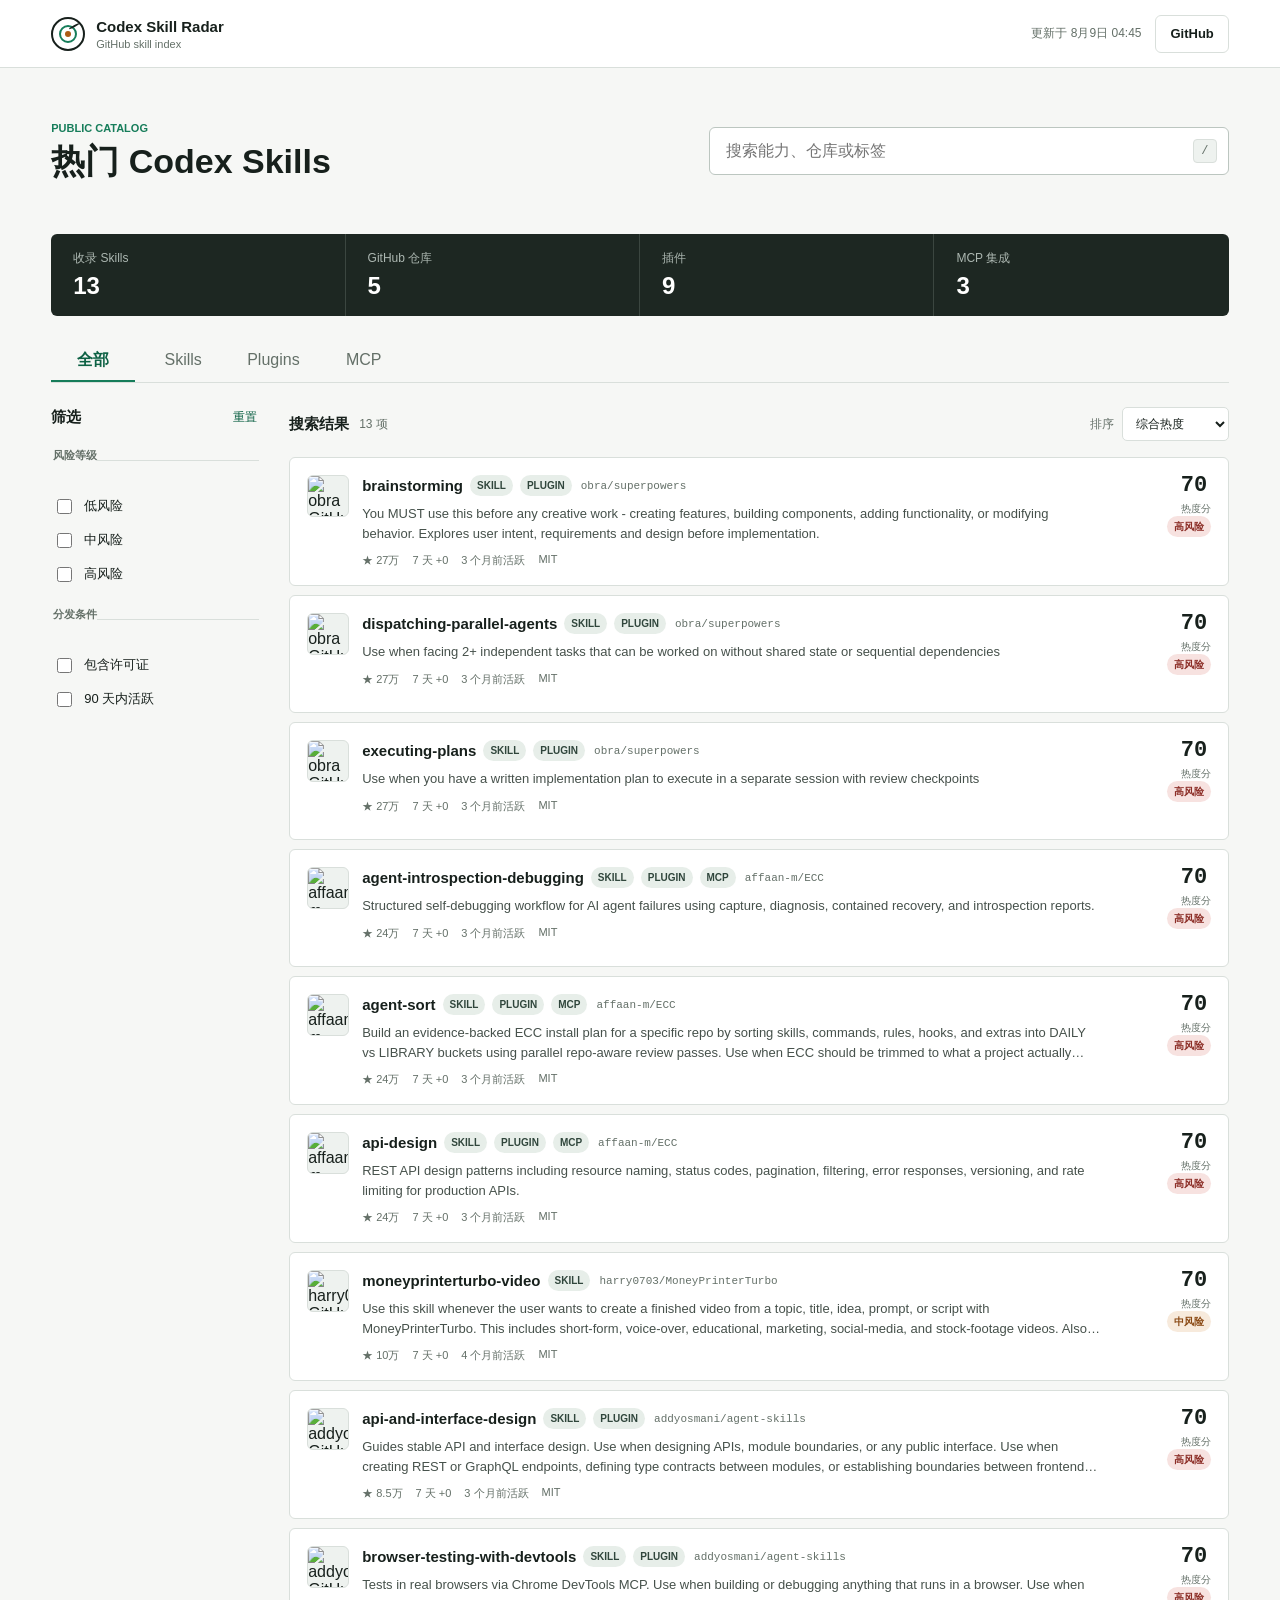
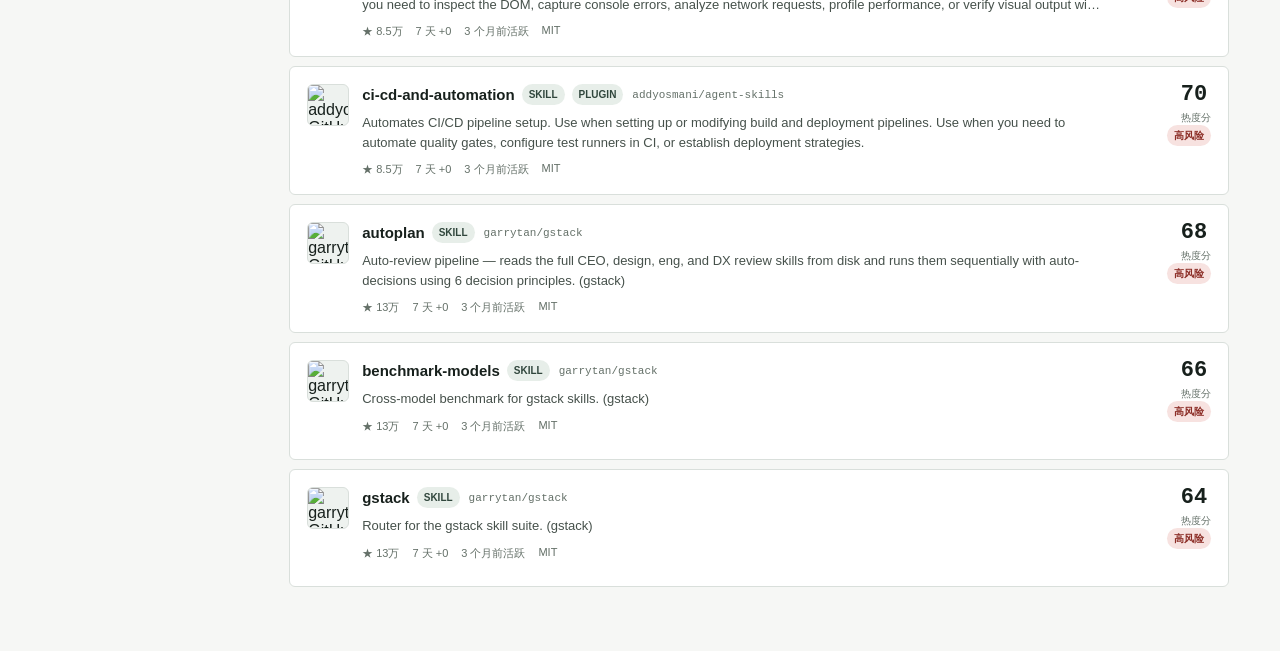
==== site/index.html @ 18ee65c4 "feat: add Codex Skill Radar MVP" ====
<!doctype html>
<html lang="zh-CN">
  <head>
    <meta charset="utf-8">
    <meta name="viewport" content="width=device-width, initial-scale=1">
    <meta name="description" content="发现并检查 GitHub 上热门的 Codex skills。">
    <title>Codex Skill Radar</title>
    <link rel="stylesheet" href="./styles.css">
  </head>
  <body>
    <header class="topbar">
      <a class="brand" href="./" aria-label="Codex Skill Radar 首页">
        <span class="brand-mark" aria-hidden="true"><span></span></span>
        <span>
          <strong>Codex Skill Radar</strong>
          <small>GitHub skill index</small>
        </span>
      </a>
      <div class="topbar-meta">
        <span id="updatedAt" class="updated">正在加载目录</span>
        <a class="button secondary" href="https://github.com/wujiaze16-lgtm/codex-skill-radar" target="_blank" rel="noreferrer">GitHub</a>
      </div>
    </header>

    <main>
      <section class="workspace-head" aria-labelledby="pageTitle">
        <div>
          <p class="eyebrow">PUBLIC CATALOG</p>
          <h1 id="pageTitle">热门 Codex Skills</h1>
        </div>
        <label class="search-field">
          <span class="sr-only">搜索 skills</span>
          <input id="searchInput" type="search" placeholder="搜索能力、仓库或标签" autocomplete="off">
          <kbd>/</kbd>
        </label>
      </section>

      <section class="metrics" aria-label="目录统计">
        <div><span>收录 Skills</span><strong id="skillCount">0</strong></div>
        <div><span>GitHub 仓库</span><strong id="repoCount">0</strong></div>
        <div><span>插件</span><strong id="pluginCount">0</strong></div>
        <div><span>MCP 集成</span><strong id="mcpCount">0</strong></div>
      </section>

      <nav class="tabs" aria-label="类型筛选">
        <button class="tab active" type="button" data-type="all">全部</button>
        <button class="tab" type="button" data-type="skill">Skills</button>
        <button class="tab" type="button" data-type="plugin">Plugins</button>
        <button class="tab" type="button" data-type="mcp">MCP</button>
      </nav>

      <div class="catalog-layout">
        <aside class="filters" aria-label="筛选条件">
          <div class="filter-heading">
            <h2>筛选</h2>
            <div>
              <button id="filterToggle" class="text-button filter-toggle" type="button" aria-expanded="false">展开</button>
              <button id="clearFilters" class="text-button" type="button">重置</button>
            </div>
          </div>
          <fieldset>
            <legend>风险等级</legend>
            <label><input type="checkbox" name="risk" value="low">低风险</label>
            <label><input type="checkbox" name="risk" value="medium">中风险</label>
            <label><input type="checkbox" name="risk" value="high">高风险</label>
          </fieldset>
          <fieldset>
            <legend>分发条件</legend>
            <label><input id="licensedOnly" type="checkbox">包含许可证</label>
            <label><input id="recentOnly" type="checkbox">90 天内活跃</label>
          </fieldset>
        </aside>

        <section class="results" aria-labelledby="resultsTitle">
          <div class="results-toolbar">
            <div>
              <h2 id="resultsTitle">搜索结果</h2>
              <span id="resultCount">0 项</span>
            </div>
            <label class="sort-control">
              <span>排序</span>
              <select id="sortSelect">
                <option value="trending">综合热度</option>
                <option value="momentum">近期增长</option>
                <option value="stars">Stars</option>
                <option value="updated">最近活跃</option>
              </select>
            </label>
          </div>
          <div id="statusMessage" class="status-message" role="status">正在读取目录...</div>
          <div id="resultList" class="result-list" aria-live="polite"></div>
        </section>
      </div>
    </main>

    <dialog id="detailDialog" class="detail-dialog">
      <div class="dialog-head">
        <div id="dialogIdentity"></div>
        <button id="closeDialog" class="close-button" type="button" aria-label="关闭详情">×</button>
      </div>
      <div id="dialogBody" class="dialog-body"></div>
      <div class="dialog-actions">
        <a id="sourceLink" class="button secondary" target="_blank" rel="noreferrer">查看源码</a>
        <button id="copyInstall" class="button primary" type="button">复制安装指令</button>
      </div>
    </dialog>

    <div id="toast" class="toast" role="status" aria-live="polite"></div>
    <script src="./app.js" defer></script>
  </body>
</html>
---- site/styles.css ----
:root {
  color-scheme: light;
  --bg: #f6f7f5;
  --surface: #ffffff;
  --surface-soft: #eef2ef;
  --ink: #17201c;
  --muted: #647068;
  --line: #d9dfdb;
  --accent: #167d5a;
  --accent-dark: #0d6144;
  --orange: #ad5b16;
  --red: #a63b32;
  --shadow: 0 18px 50px rgba(21, 35, 28, 0.14);
  font-family: Inter, ui-sans-serif, -apple-system, BlinkMacSystemFont, "Segoe UI", sans-serif;
  letter-spacing: 0;
}

* { box-sizing: border-box; }

body {
  margin: 0;
  min-width: 320px;
  min-height: 100vh;
  background: var(--bg);
  color: var(--ink);
}

button, input, select { font: inherit; letter-spacing: 0; }
button, a { -webkit-tap-highlight-color: transparent; }
a { color: inherit; }

.sr-only {
  position: absolute;
  width: 1px;
  height: 1px;
  padding: 0;
  margin: -1px;
  overflow: hidden;
  clip: rect(0, 0, 0, 0);
  white-space: nowrap;
  border: 0;
}

.topbar {
  position: sticky;
  top: 0;
  z-index: 20;
  min-height: 68px;
  padding: 10px clamp(18px, 4vw, 56px);
  display: flex;
  align-items: center;
  justify-content: space-between;
  gap: 18px;
  background: rgba(255, 255, 255, 0.94);
  border-bottom: 1px solid var(--line);
  backdrop-filter: blur(12px);
}

.brand {
  display: inline-flex;
  align-items: center;
  gap: 11px;
  color: var(--ink);
  text-decoration: none;
}

.brand strong, .brand small { display: block; }
.brand strong { font-size: 15px; line-height: 1.3; }
.brand small { margin-top: 1px; color: var(--muted); font-size: 11px; }

.brand-mark {
  position: relative;
  width: 34px;
  height: 34px;
  flex: 0 0 34px;
  border: 2px solid var(--ink);
  border-radius: 50%;
}

.brand-mark::before, .brand-mark::after, .brand-mark span {
  content: "";
  position: absolute;
  border-radius: 50%;
}
.brand-mark::before { inset: 6px; border: 2px solid var(--accent); }
.brand-mark::after { width: 6px; height: 6px; top: 12px; left: 12px; background: var(--orange); }
.brand-mark span { width: 12px; height: 2px; top: 9px; left: 16px; background: var(--ink); transform: rotate(-28deg); transform-origin: left center; }

.topbar-meta { display: flex; align-items: center; gap: 14px; }
.updated { color: var(--muted); font-size: 12px; white-space: nowrap; }

.button {
  min-height: 38px;
  padding: 8px 14px;
  display: inline-flex;
  align-items: center;
  justify-content: center;
  border: 1px solid transparent;
  border-radius: 6px;
  font-weight: 650;
  font-size: 13px;
  text-decoration: none;
  cursor: pointer;
}
.button.primary { color: #fff; background: var(--accent); }
.button.primary:hover { background: var(--accent-dark); }
.button.secondary { color: var(--ink); background: var(--surface); border-color: var(--line); }
.button.secondary:hover { border-color: #aab6ae; }

main { padding: 0 clamp(18px, 4vw, 56px) 64px; }

.workspace-head {
  min-height: 166px;
  max-width: 1440px;
  margin: 0 auto;
  display: flex;
  align-items: center;
  justify-content: space-between;
  gap: 36px;
}

.eyebrow { margin: 0 0 8px; color: var(--accent); font-size: 11px; font-weight: 750; }
h1 { margin: 0; font-size: 34px; line-height: 1.14; }

.search-field { position: relative; width: min(520px, 48vw); }
.search-field input {
  width: 100%;
  height: 48px;
  padding: 0 48px 0 16px;
  color: var(--ink);
  background: var(--surface);
  border: 1px solid #bcc6c0;
  border-radius: 6px;
  outline: none;
}
.search-field input:focus { border-color: var(--accent); box-shadow: 0 0 0 3px rgba(22, 125, 90, 0.13); }
.search-field kbd {
  position: absolute;
  right: 12px;
  top: 12px;
  min-width: 24px;
  height: 24px;
  padding: 2px 6px;
  color: var(--muted);
  background: var(--surface-soft);
  border: 1px solid var(--line);
  border-radius: 4px;
  text-align: center;
  font: 12px/18px ui-monospace, monospace;
}

.metrics {
  max-width: 1440px;
  min-height: 82px;
  margin: 0 auto;
  display: grid;
  grid-template-columns: repeat(4, minmax(0, 1fr));
  background: #1d2722;
  color: #fff;
  border-radius: 6px;
}
.metrics div { padding: 16px 22px; border-right: 1px solid #3b4640; }
.metrics div:last-child { border-right: 0; }
.metrics span { display: block; color: #acb7b1; font-size: 12px; }
.metrics strong { display: block; margin-top: 7px; font-size: 24px; line-height: 1; }

.tabs {
  max-width: 1440px;
  margin: 24px auto 0;
  display: flex;
  gap: 6px;
  border-bottom: 1px solid var(--line);
}
.tab {
  min-width: 84px;
  height: 42px;
  padding: 0 16px;
  color: var(--muted);
  background: transparent;
  border: 0;
  border-bottom: 2px solid transparent;
  cursor: pointer;
}
.tab:hover { color: var(--ink); }
.tab.active { color: var(--accent-dark); border-bottom-color: var(--accent); font-weight: 700; }

.catalog-layout {
  max-width: 1440px;
  margin: 22px auto 0;
  display: grid;
  grid-template-columns: 210px minmax(0, 1fr);
  gap: 28px;
}

.filters { align-self: start; }
.filter-heading, .results-toolbar, .results-toolbar > div { display: flex; align-items: center; }
.filter-heading { justify-content: space-between; margin-bottom: 18px; }
.filter-heading > div { display: flex; align-items: center; gap: 8px; }
.filter-heading h2, .results-toolbar h2 { margin: 0; font-size: 15px; }
.text-button { padding: 4px; color: var(--accent-dark); background: none; border: 0; cursor: pointer; font-size: 12px; }
.filter-toggle { display: none; }
.filters fieldset { padding: 16px 0; border: 0; border-top: 1px solid var(--line); }
.filters legend { padding: 0 0 10px; color: var(--muted); font-size: 11px; font-weight: 750; text-transform: uppercase; }
.filters label { min-height: 34px; display: flex; align-items: center; gap: 9px; font-size: 13px; cursor: pointer; }
.filters input { width: 15px; height: 15px; accent-color: var(--accent); }

.results { min-width: 0; }
.results-toolbar { min-height: 38px; justify-content: space-between; gap: 16px; margin-bottom: 14px; }
.results-toolbar > div { gap: 10px; }
.results-toolbar > div span { color: var(--muted); font-size: 12px; }
.sort-control { display: flex; align-items: center; gap: 8px; color: var(--muted); font-size: 12px; }
.sort-control select { height: 34px; padding: 0 28px 0 9px; color: var(--ink); background: var(--surface); border: 1px solid var(--line); border-radius: 5px; }

.status-message { padding: 36px 18px; color: var(--muted); background: var(--surface); border: 1px solid var(--line); border-radius: 6px; text-align: center; }
.status-message[hidden] { display: none; }
.result-list { display: grid; gap: 9px; }

.result-row {
  width: 100%;
  min-height: 118px;
  padding: 17px;
  display: grid;
  grid-template-columns: minmax(0, 1fr) auto;
  gap: 18px;
  color: var(--ink);
  background: var(--surface);
  border: 1px solid var(--line);
  border-radius: 6px;
  text-align: left;
  cursor: pointer;
  transition: border-color 120ms ease, transform 120ms ease;
}
.result-row:hover { border-color: #9eaaa3; transform: translateY(-1px); }
.result-main { min-width: 0; display: grid; grid-template-columns: 42px minmax(0, 1fr); gap: 13px; }
.avatar { width: 42px; height: 42px; border: 1px solid var(--line); border-radius: 6px; object-fit: cover; background: var(--surface-soft); }
.result-titleline { display: flex; align-items: center; flex-wrap: wrap; gap: 7px; }
.result-titleline strong { min-width: 0; font-size: 15px; overflow-wrap: anywhere; }
.repo-name { margin-left: 2px; color: var(--muted); font: 11px ui-monospace, monospace; overflow-wrap: anywhere; }
.description { margin: 8px 0 10px; color: #46514b; font-size: 13px; line-height: 1.5; display: -webkit-box; -webkit-line-clamp: 2; -webkit-box-orient: vertical; overflow: hidden; }
.meta { display: flex; flex-wrap: wrap; gap: 13px; color: var(--muted); font-size: 11px; }
.result-score { min-width: 92px; display: flex; flex-direction: column; align-items: flex-end; justify-content: space-between; }
.score { font: 700 22px/1 ui-monospace, monospace; }
.score small { display: block; margin-top: 5px; color: var(--muted); font: 10px ui-sans-serif, sans-serif; text-align: right; }
.tags { display: flex; flex-wrap: wrap; gap: 5px; }
.tag, .risk {
  min-height: 21px;
  padding: 3px 7px;
  display: inline-flex;
  align-items: center;
  border-radius: 999px;
  font-size: 10px;
  font-weight: 700;
}
.tag { color: #30463c; background: #e7eee9; }
.risk.low { color: #166347; background: #e0f1e9; }
.risk.medium { color: #8a4914; background: #f7eadc; }
.risk.high { color: #8c2e27; background: #f7e2e0; }

.detail-dialog {
  width: min(720px, calc(100vw - 32px));
  max-height: min(820px, calc(100vh - 32px));
  padding: 0;
  color: var(--ink);
  background: var(--surface);
  border: 1px solid var(--line);
  border-radius: 8px;
  box-shadow: var(--shadow);
}
.detail-dialog::backdrop { background: rgba(17, 25, 21, 0.52); }
.dialog-head { padding: 20px 22px; display: flex; justify-content: space-between; gap: 16px; border-bottom: 1px solid var(--line); }
.dialog-head h2 { margin: 0; font-size: 20px; overflow-wrap: anywhere; }
.dialog-head p { margin: 5px 0 0; color: var(--muted); font-size: 12px; overflow-wrap: anywhere; }
.close-button { width: 34px; height: 34px; flex: 0 0 34px; color: var(--muted); background: transparent; border: 1px solid var(--line); border-radius: 50%; cursor: pointer; font-size: 22px; line-height: 1; }
.dialog-body { padding: 22px; overflow-y: auto; }
.dialog-description { margin: 0 0 20px; color: #39443e; font-size: 14px; line-height: 1.65; }
.detail-grid { display: grid; grid-template-columns: repeat(3, 1fr); gap: 1px; background: var(--line); border: 1px solid var(--line); border-radius: 6px; overflow: hidden; }
.detail-grid div { min-height: 72px; padding: 13px; background: var(--surface); }
.detail-grid span { display: block; color: var(--muted); font-size: 10px; text-transform: uppercase; }
.detail-grid strong { display: block; margin-top: 7px; font-size: 14px; overflow-wrap: anywhere; }
.risk-section { margin-top: 22px; }
.risk-section h3 { margin: 0 0 10px; font-size: 13px; }
.risk-section ul { margin: 0; padding-left: 20px; color: #46514b; font-size: 13px; line-height: 1.7; }
.prompt-box { margin-top: 20px; padding: 13px; color: #d7e3dc; background: #1d2722; border-radius: 6px; font: 12px/1.55 ui-monospace, monospace; overflow-wrap: anywhere; }
.dialog-actions { padding: 14px 22px; display: flex; justify-content: flex-end; gap: 9px; border-top: 1px solid var(--line); }

.toast {
  position: fixed;
  left: 50%;
  bottom: 24px;
  z-index: 50;
  max-width: calc(100vw - 32px);
  padding: 10px 14px;
  color: #fff;
  background: #1d2722;
  border-radius: 5px;
  box-shadow: var(--shadow);
  font-size: 13px;
  opacity: 0;
  pointer-events: none;
  transform: translate(-50%, 10px);
  transition: opacity 140ms ease, transform 140ms ease;
}
.toast.visible { opacity: 1; transform: translate(-50%, 0); }

@media (max-width: 820px) {
  .updated { display: none; }
  .workspace-head { min-height: 178px; align-items: flex-start; justify-content: center; flex-direction: column; gap: 20px; }
  .search-field { width: 100%; }
  .metrics { grid-template-columns: repeat(2, minmax(0, 1fr)); }
  .metrics div:nth-child(2) { border-right: 0; }
  .metrics div:nth-child(-n + 2) { border-bottom: 1px solid #3b4640; }
  .catalog-layout { grid-template-columns: 1fr; }
  .filters { display: grid; grid-template-columns: 1fr 1fr; gap: 16px; }
  .filter-heading { grid-column: 1 / -1; margin-bottom: -4px; }
  .filters fieldset { padding-bottom: 0; }
}

@media (max-width: 560px) {
  .topbar { padding-inline: 14px; }
  .brand small { display: none; }
  main { padding-inline: 14px; }
  h1 { font-size: 28px; }
  .metrics div { padding: 14px; }
  .tabs { overflow-x: auto; }
  .tab { min-width: 72px; padding-inline: 12px; }
  .filters { grid-template-columns: 1fr; gap: 0; }
  .result-row { min-height: 152px; grid-template-columns: 1fr; }
  .result-score { min-width: 0; flex-direction: row; align-items: center; }
  .score small { display: inline; margin-left: 4px; }
  .results-toolbar { align-items: flex-end; }
  .sort-control span { display: none; }
  .detail-grid { grid-template-columns: repeat(2, 1fr); }
  .dialog-actions { align-items: stretch; flex-direction: column-reverse; }
  .dialog-actions .button { width: 100%; }
  .filter-toggle { display: inline-block; }
  .filters fieldset { display: none; }
  .filters.expanded fieldset { display: block; }
}

@media (prefers-reduced-motion: reduce) {
  *, *::before, *::after { scroll-behavior: auto !important; transition: none !important; }
}
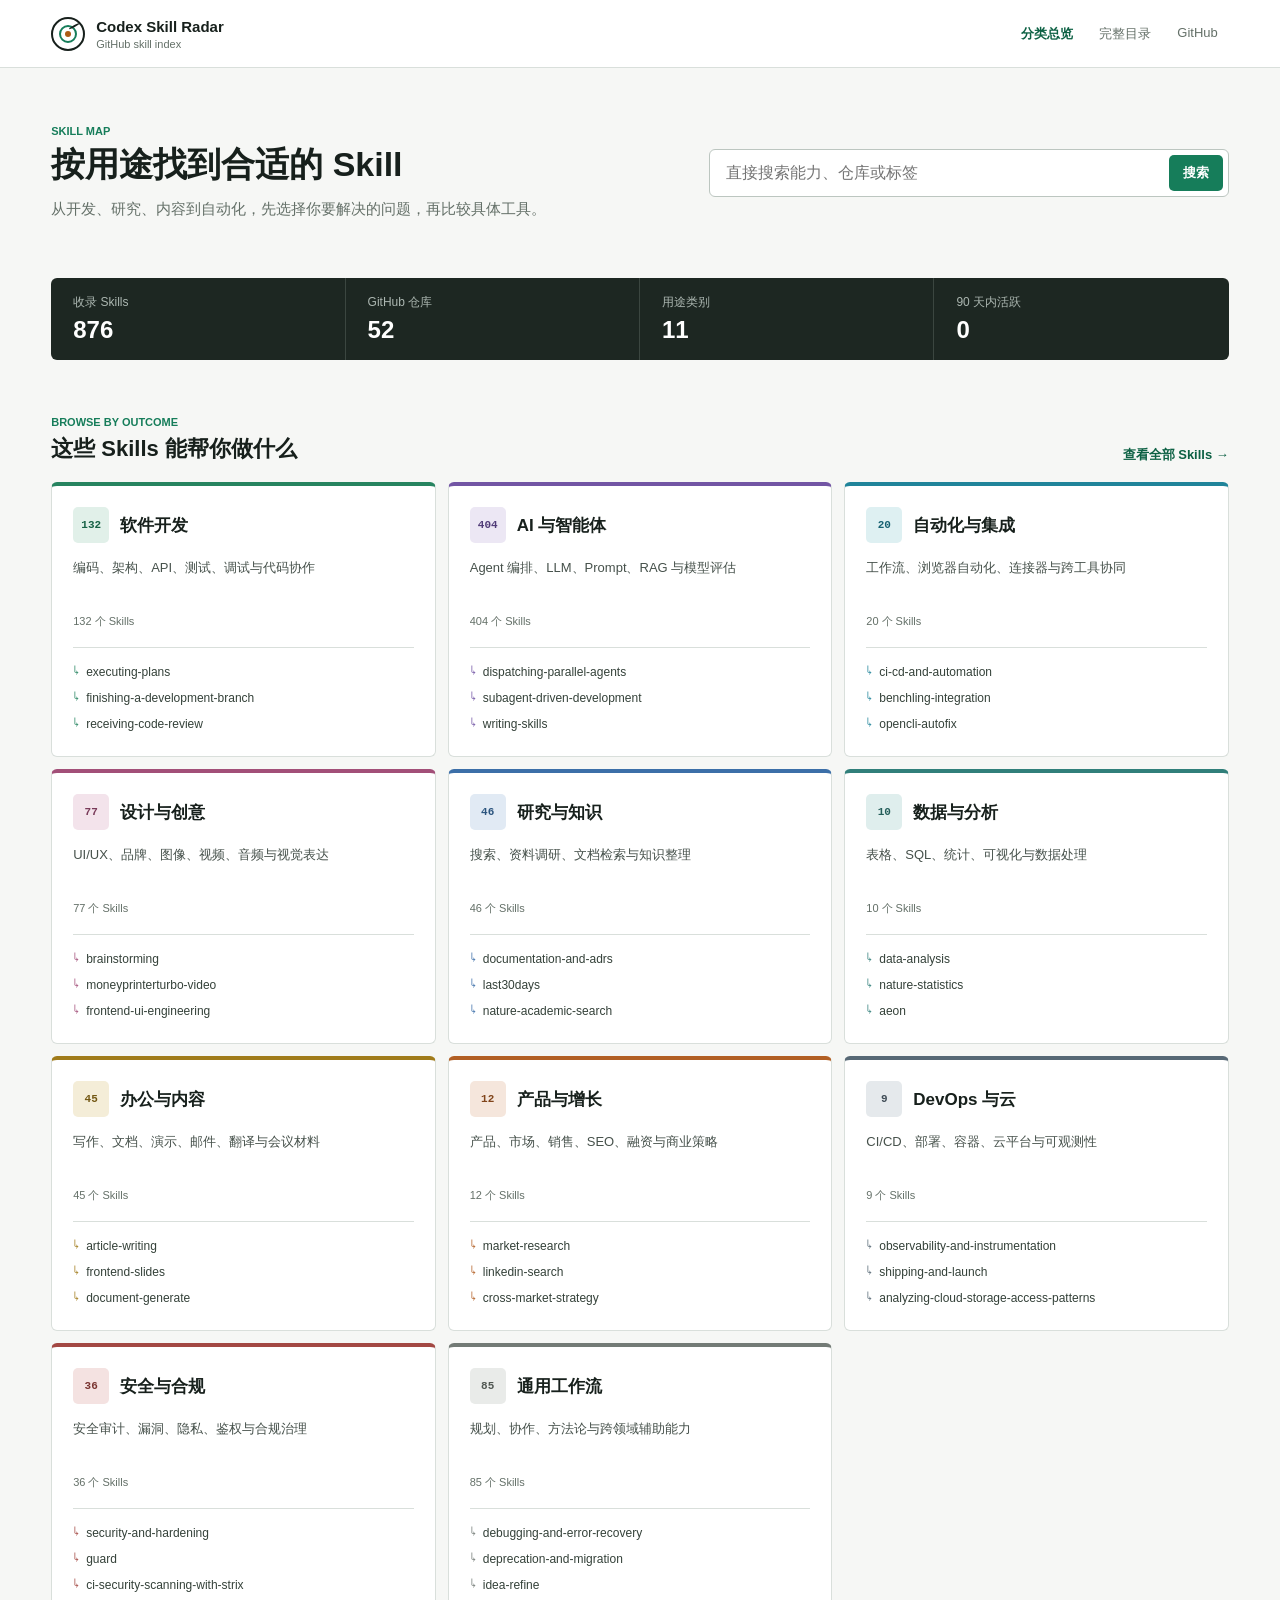
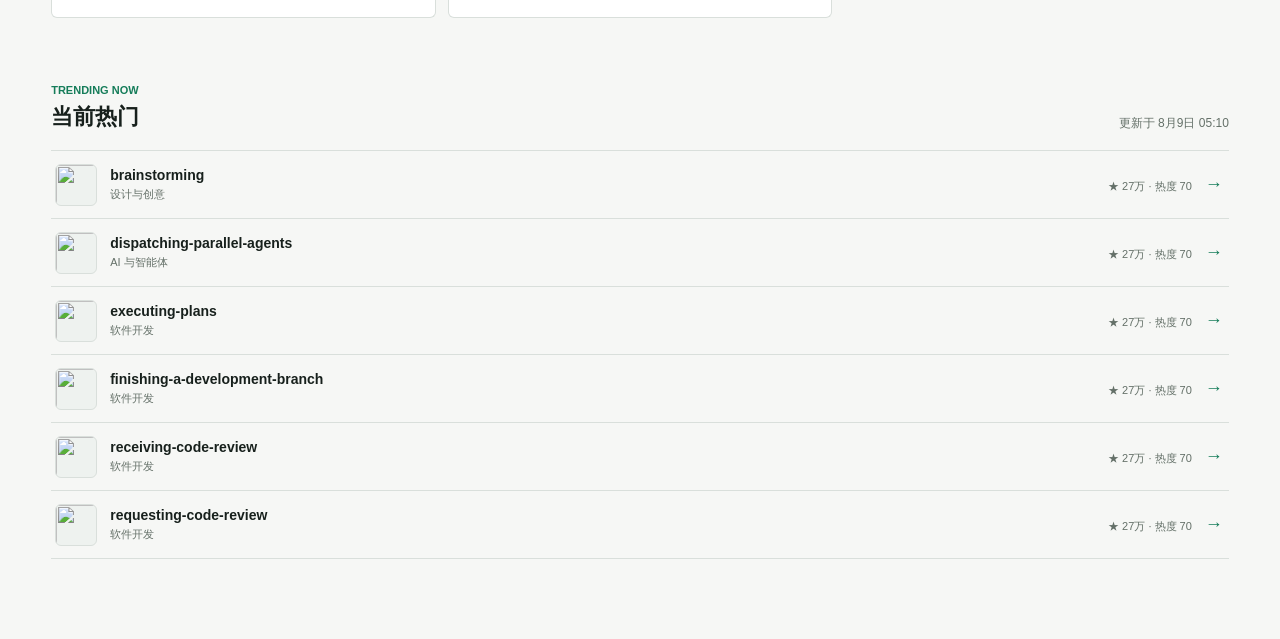
==== commit b5590c31: "feat: add skill category summary" ====
--- a/site/index.html
+++ b/site/index.html
@@ -3,109 +3,67 @@
   <head>
     <meta charset="utf-8">
     <meta name="viewport" content="width=device-width, initial-scale=1">
-    <meta name="description" content="发现并检查 GitHub 上热门的 Codex skills。">
-    <title>Codex Skill Radar</title>
+    <meta name="description" content="按用途发现 GitHub 上热门的 Codex skills。">
+    <title>分类总览 · Codex Skill Radar</title>
     <link rel="stylesheet" href="./styles.css">
   </head>
   <body>
     <header class="topbar">
-      <a class="brand" href="./" aria-label="Codex Skill Radar 首页">
+      <a class="brand" href="./index.html" aria-label="Codex Skill Radar 首页">
         <span class="brand-mark" aria-hidden="true"><span></span></span>
-        <span>
-          <strong>Codex Skill Radar</strong>
-          <small>GitHub skill index</small>
-        </span>
+        <span><strong>Codex Skill Radar</strong><small>GitHub skill index</small></span>
       </a>
-      <div class="topbar-meta">
-        <span id="updatedAt" class="updated">正在加载目录</span>
-        <a class="button secondary" href="https://github.com/wujiaze16-lgtm/codex-skill-radar" target="_blank" rel="noreferrer">GitHub</a>
-      </div>
+      <nav class="topnav" aria-label="主要导航">
+        <a class="active" href="./index.html">分类总览</a>
+        <a href="./catalog.html">完整目录</a>
+        <a href="https://github.com/wujiaze16-lgtm/codex-skill-radar" target="_blank" rel="noreferrer">GitHub</a>
+      </nav>
     </header>
 
-    <main>
-      <section class="workspace-head" aria-labelledby="pageTitle">
+    <main class="summary-main">
+      <section class="workspace-head summary-head" aria-labelledby="pageTitle">
         <div>
-          <p class="eyebrow">PUBLIC CATALOG</p>
-          <h1 id="pageTitle">热门 Codex Skills</h1>
+          <p class="eyebrow">SKILL MAP</p>
+          <h1 id="pageTitle">按用途找到合适的 Skill</h1>
+          <p class="lead">从开发、研究、内容到自动化，先选择你要解决的问题，再比较具体工具。</p>
         </div>
-        <label class="search-field">
-          <span class="sr-only">搜索 skills</span>
-          <input id="searchInput" type="search" placeholder="搜索能力、仓库或标签" autocomplete="off">
-          <kbd>/</kbd>
-        </label>
+        <form id="summarySearch" class="search-field" action="./catalog.html">
+          <label class="sr-only" for="summarySearchInput">搜索 skills</label>
+          <input id="summarySearchInput" name="q" type="search" placeholder="直接搜索能力、仓库或标签" autocomplete="off">
+          <button class="search-submit" type="submit">搜索</button>
+        </form>
       </section>
 
-      <section class="metrics" aria-label="目录统计">
+      <section class="metrics summary-metrics" aria-label="目录统计">
         <div><span>收录 Skills</span><strong id="skillCount">0</strong></div>
         <div><span>GitHub 仓库</span><strong id="repoCount">0</strong></div>
-        <div><span>插件</span><strong id="pluginCount">0</strong></div>
-        <div><span>MCP 集成</span><strong id="mcpCount">0</strong></div>
+        <div><span>用途类别</span><strong id="categoryCount">0</strong></div>
+        <div><span>90 天内活跃</span><strong id="activeCount">0</strong></div>
       </section>
 
-      <nav class="tabs" aria-label="类型筛选">
-        <button class="tab active" type="button" data-type="all">全部</button>
-        <button class="tab" type="button" data-type="skill">Skills</button>
-        <button class="tab" type="button" data-type="plugin">Plugins</button>
-        <button class="tab" type="button" data-type="mcp">MCP</button>
-      </nav>
+      <section class="category-section" aria-labelledby="categoryTitle">
+        <div class="section-heading">
+          <div>
+            <p class="eyebrow">BROWSE BY OUTCOME</p>
+            <h2 id="categoryTitle">这些 Skills 能帮你做什么</h2>
+          </div>
+          <a class="text-link" href="./catalog.html">查看全部 Skills <span aria-hidden="true">→</span></a>
+        </div>
+        <div id="summaryStatus" class="status-message" role="status">正在读取分类...</div>
+        <div id="categoryGrid" class="category-grid"></div>
+      </section>
 
-      <div class="catalog-layout">
-        <aside class="filters" aria-label="筛选条件">
-          <div class="filter-heading">
-            <h2>筛选</h2>
-            <div>
-              <button id="filterToggle" class="text-button filter-toggle" type="button" aria-expanded="false">展开</button>
-              <button id="clearFilters" class="text-button" type="button">重置</button>
-            </div>
+      <section class="popular-section" aria-labelledby="popularTitle">
+        <div class="section-heading">
+          <div>
+            <p class="eyebrow">TRENDING NOW</p>
+            <h2 id="popularTitle">当前热门</h2>
           </div>
-          <fieldset>
-            <legend>风险等级</legend>
-            <label><input type="checkbox" name="risk" value="low">低风险</label>
-            <label><input type="checkbox" name="risk" value="medium">中风险</label>
-            <label><input type="checkbox" name="risk" value="high">高风险</label>
-          </fieldset>
-          <fieldset>
-            <legend>分发条件</legend>
-            <label><input id="licensedOnly" type="checkbox">包含许可证</label>
-            <label><input id="recentOnly" type="checkbox">90 天内活跃</label>
-          </fieldset>
-        </aside>
-
-        <section class="results" aria-labelledby="resultsTitle">
-          <div class="results-toolbar">
-            <div>
-              <h2 id="resultsTitle">搜索结果</h2>
-              <span id="resultCount">0 项</span>
-            </div>
-            <label class="sort-control">
-              <span>排序</span>
-              <select id="sortSelect">
-                <option value="trending">综合热度</option>
-                <option value="momentum">近期增长</option>
-                <option value="stars">Stars</option>
-                <option value="updated">最近活跃</option>
-              </select>
-            </label>
-          </div>
-          <div id="statusMessage" class="status-message" role="status">正在读取目录...</div>
-          <div id="resultList" class="result-list" aria-live="polite"></div>
-        </section>
-      </div>
+          <span id="updatedAt" class="updated">正在加载目录</span>
+        </div>
+        <div id="popularList" class="popular-list"></div>
+      </section>
     </main>
-
-    <dialog id="detailDialog" class="detail-dialog">
-      <div class="dialog-head">
-        <div id="dialogIdentity"></div>
-        <button id="closeDialog" class="close-button" type="button" aria-label="关闭详情">×</button>
-      </div>
-      <div id="dialogBody" class="dialog-body"></div>
-      <div class="dialog-actions">
-        <a id="sourceLink" class="button secondary" target="_blank" rel="noreferrer">查看源码</a>
-        <button id="copyInstall" class="button primary" type="button">复制安装指令</button>
-      </div>
-    </dialog>
-
-    <div id="toast" class="toast" role="status" aria-live="polite"></div>
-    <script src="./app.js" defer></script>
+    <script src="./summary-app.js" defer></script>
   </body>
 </html>
--- a/site/styles.css
+++ b/site/styles.css
@@ -89,6 +89,18 @@
 .topbar-meta { display: flex; align-items: center; gap: 14px; }
 .updated { color: var(--muted); font-size: 12px; white-space: nowrap; }
 
+.topnav { display: flex; align-items: center; gap: 4px; }
+.topnav a {
+  min-height: 36px;
+  padding: 9px 11px;
+  color: var(--muted);
+  border-radius: 5px;
+  font-size: 13px;
+  text-decoration: none;
+}
+.topnav a:hover { color: var(--ink); background: var(--surface-soft); }
+.topnav a.active { color: var(--accent-dark); font-weight: 700; }
+
 .button {
   min-height: 38px;
   padding: 8px 14px;
@@ -121,6 +133,8 @@
 
 .eyebrow { margin: 0 0 8px; color: var(--accent); font-size: 11px; font-weight: 750; }
 h1 { margin: 0; font-size: 34px; line-height: 1.14; }
+.lead { max-width: 700px; margin: 13px 0 0; color: var(--muted); font-size: 15px; line-height: 1.6; }
+.lead.compact { margin-top: 8px; font-size: 13px; }
 
 .search-field { position: relative; width: min(520px, 48vw); }
 .search-field input {
@@ -148,6 +162,21 @@
   text-align: center;
   font: 12px/18px ui-monospace, monospace;
 }
+.search-submit {
+  position: absolute;
+  right: 6px;
+  top: 6px;
+  height: 36px;
+  padding: 0 14px;
+  color: #fff;
+  background: var(--accent);
+  border: 0;
+  border-radius: 5px;
+  cursor: pointer;
+  font-size: 13px;
+  font-weight: 700;
+}
+.search-submit:hover { background: var(--accent-dark); }
 
 .metrics {
   max-width: 1440px;
@@ -203,6 +232,16 @@
 .filters legend { padding: 0 0 10px; color: var(--muted); font-size: 11px; font-weight: 750; text-transform: uppercase; }
 .filters label { min-height: 34px; display: flex; align-items: center; gap: 9px; font-size: 13px; cursor: pointer; }
 .filters input { width: 15px; height: 15px; accent-color: var(--accent); }
+.filters .select-filter { min-height: 40px; }
+.select-filter select {
+  width: 100%;
+  height: 38px;
+  padding: 0 28px 0 10px;
+  color: var(--ink);
+  background: var(--surface);
+  border: 1px solid var(--line);
+  border-radius: 5px;
+}
 
 .results { min-width: 0; }
 .results-toolbar { min-height: 38px; justify-content: space-between; gap: 16px; margin-bottom: 14px; }
@@ -227,6 +266,7 @@
   border: 1px solid var(--line);
   border-radius: 6px;
   text-align: left;
+  text-decoration: none;
   cursor: pointer;
   transition: border-color 120ms ease, transform 120ms ease;
 }
@@ -252,6 +292,7 @@
   font-weight: 700;
 }
 .tag { color: #30463c; background: #e7eee9; }
+.category-chip { padding: 3px 7px; color: #624a14; background: #f3eddc; border-radius: 999px; font-size: 10px; font-weight: 700; }
 .risk.low { color: #166347; background: #e0f1e9; }
 .risk.medium { color: #8a4914; background: #f7eadc; }
 .risk.high { color: #8c2e27; background: #f7e2e0; }
@@ -283,6 +324,133 @@
 .prompt-box { margin-top: 20px; padding: 13px; color: #d7e3dc; background: #1d2722; border-radius: 6px; font: 12px/1.55 ui-monospace, monospace; overflow-wrap: anywhere; }
 .dialog-actions { padding: 14px 22px; display: flex; justify-content: flex-end; gap: 9px; border-top: 1px solid var(--line); }
 
+.summary-main { padding-bottom: 80px; }
+.summary-head { min-height: 210px; }
+.summary-head .search-field input { padding-right: 82px; }
+.summary-metrics { margin-bottom: 48px; }
+.category-section, .popular-section { max-width: 1440px; margin: 0 auto; }
+.popular-section { margin-top: 58px; }
+.section-heading {
+  min-height: 56px;
+  margin-bottom: 18px;
+  display: flex;
+  align-items: flex-end;
+  justify-content: space-between;
+  gap: 24px;
+}
+.section-heading h2 { margin: 0; font-size: 22px; }
+.section-heading .eyebrow { margin-bottom: 6px; }
+.text-link { color: var(--accent-dark); font-size: 13px; font-weight: 700; text-decoration: none; white-space: nowrap; }
+.text-link:hover { text-decoration: underline; }
+
+.category-grid { display: grid; grid-template-columns: repeat(3, minmax(0, 1fr)); gap: 12px; }
+.category-card {
+  position: relative;
+  min-height: 236px;
+  padding: 21px;
+  display: flex;
+  flex-direction: column;
+  justify-content: space-between;
+  background: var(--surface);
+  border: 1px solid var(--line);
+  border-top: 4px solid var(--category-color, var(--accent));
+  border-radius: 6px;
+}
+.category-card-link { display: block; color: inherit; text-decoration: none; }
+.category-card-link::after { content: ""; position: absolute; inset: 0; border-radius: 6px; }
+.category-card:hover { border-color: var(--category-color, #9eaaa3); }
+.category-heading { display: flex; align-items: center; gap: 11px; }
+.category-heading h3 { margin: 0; font-size: 17px; }
+.category-marker {
+  width: 36px;
+  height: 36px;
+  flex: 0 0 36px;
+  display: inline-flex;
+  align-items: center;
+  justify-content: center;
+  color: var(--category-ink, var(--accent-dark));
+  background: var(--category-soft, var(--surface-soft));
+  border-radius: 5px;
+  font: 700 11px ui-monospace, monospace;
+}
+.category-card-link p { min-height: 42px; margin: 15px 0 11px; color: #46514b; font-size: 13px; line-height: 1.55; }
+.category-count { color: var(--muted); font-size: 11px; }
+.category-top-list { position: relative; z-index: 1; margin-top: 18px; padding-top: 13px; display: grid; gap: 4px; border-top: 1px solid var(--line); }
+.category-top-skill { padding: 4px 0; color: #344139; font-size: 12px; text-decoration: none; overflow: hidden; text-overflow: ellipsis; white-space: nowrap; }
+.category-top-skill::before { content: "↳"; margin-right: 7px; color: var(--category-color, var(--accent)); }
+.category-top-skill:hover { color: var(--accent-dark); text-decoration: underline; }
+.empty-skill { padding: 4px 0; color: var(--muted); font-size: 12px; }
+
+.tone-green { --category-color: #278460; --category-soft: #e1f0e9; --category-ink: #176246; }
+.tone-violet { --category-color: #7255a4; --category-soft: #ece7f4; --category-ink: #513c78; }
+.tone-cyan { --category-color: #20849a; --category-soft: #def0f2; --category-ink: #176273; }
+.tone-magenta { --category-color: #a24f78; --category-soft: #f3e3eb; --category-ink: #793a59; }
+.tone-blue { --category-color: #3c6fa8; --category-soft: #e1eaf4; --category-ink: #2b547e; }
+.tone-teal { --category-color: #317f7a; --category-soft: #dfeeed; --category-ink: #245e5a; }
+.tone-yellow { --category-color: #a07b1a; --category-soft: #f4edd8; --category-ink: #725713; }
+.tone-orange { --category-color: #b25f24; --category-soft: #f5e6dc; --category-ink: #81451b; }
+.tone-slate { --category-color: #576875; --category-soft: #e5e9ec; --category-ink: #3e4b55; }
+.tone-red { --category-color: #a34843; --category-soft: #f4e2e1; --category-ink: #793531; }
+.tone-gray { --category-color: #737b76; --category-soft: #e9ebe9; --category-ink: #505752; }
+
+.popular-list { border-top: 1px solid var(--line); }
+.popular-row {
+  min-height: 68px;
+  padding: 12px 4px;
+  display: grid;
+  grid-template-columns: 42px minmax(0, 1fr) auto 20px;
+  align-items: center;
+  gap: 13px;
+  border-bottom: 1px solid var(--line);
+  text-decoration: none;
+}
+.popular-row:hover { background: rgba(255, 255, 255, 0.55); }
+.popular-identity { min-width: 0; }
+.popular-identity strong, .popular-identity span { display: block; overflow: hidden; text-overflow: ellipsis; white-space: nowrap; }
+.popular-identity strong { font-size: 14px; }
+.popular-identity span, .popular-meta { margin-top: 4px; color: var(--muted); font-size: 11px; }
+.popular-row .arrow { color: var(--accent); font-size: 18px; }
+
+.detail-main { max-width: 1440px; margin: 0 auto; padding-top: 28px; }
+.detail-status { margin-top: 36px; }
+.breadcrumb { min-height: 42px; display: flex; align-items: center; flex-wrap: wrap; gap: 8px; color: var(--muted); font-size: 12px; }
+.breadcrumb a { color: var(--accent-dark); text-decoration: none; }
+.breadcrumb a:hover { text-decoration: underline; }
+.skill-detail-layout { display: grid; grid-template-columns: minmax(0, 1fr) 340px; gap: 52px; align-items: start; }
+.skill-content { min-width: 0; padding: 24px 0 60px; }
+.skill-content > section { margin-top: 42px; }
+.skill-identity { display: flex; align-items: flex-end; justify-content: space-between; gap: 24px; }
+.skill-owner { min-width: 0; display: flex; align-items: center; gap: 15px; }
+.owner-avatar { flex: 0 0 54px; border: 1px solid var(--line); border-radius: 7px; object-fit: cover; background: var(--surface-soft); }
+.repo-kicker { margin: 0 0 5px; color: var(--muted); font: 11px ui-monospace, monospace; overflow-wrap: anywhere; }
+.skill-identity h1 { font-size: 31px; overflow-wrap: anywhere; }
+.skill-description { max-width: 900px; margin: 25px 0 0; color: #344139; font-size: 16px; line-height: 1.7; }
+.detail-section-heading { min-height: 34px; margin-bottom: 14px; display: flex; align-items: center; justify-content: space-between; gap: 15px; border-bottom: 1px solid var(--line); }
+.detail-section-heading h2 { margin: 0 0 12px; font-size: 16px; }
+.detail-section-heading > span:not(.risk) { margin-bottom: 12px; color: var(--muted); font-size: 11px; }
+.detail-section-heading .risk { margin-bottom: 10px; }
+.category-callout { min-height: 78px; padding: 14px; display: grid; grid-template-columns: 42px minmax(0, 1fr) 24px; align-items: center; gap: 13px; background: var(--surface); border: 1px solid var(--line); border-radius: 6px; text-decoration: none; }
+.category-callout:hover { border-color: #9eaaa3; }
+.category-callout .category-marker { width: 42px; height: 42px; }
+.category-callout strong, .category-callout small { display: block; }
+.category-callout strong { font-size: 14px; }
+.category-callout small { margin-top: 5px; color: var(--muted); font-size: 12px; line-height: 1.4; }
+.category-callout .arrow { justify-self: end; color: var(--accent); font-size: 18px; }
+.signal-list { margin-top: 10px; display: flex; flex-wrap: wrap; gap: 6px; }
+.signal { padding: 5px 8px; color: #4f584f; background: #e9ece9; border-radius: 4px; font: 11px ui-monospace, monospace; }
+.section-copy { margin: 0 0 10px; color: var(--muted); font-size: 13px; line-height: 1.6; }
+.risk-signals { margin: 0; padding-left: 20px; color: #46514b; font-size: 13px; line-height: 1.8; }
+
+.install-panel { position: sticky; top: 96px; margin: 24px 0 60px; padding: 22px; background: var(--surface); border: 1px solid var(--line); border-radius: 7px; }
+.install-panel h2 { margin: 0; font-size: 18px; }
+.install-panel > p:not(.eyebrow) { margin: 11px 0 0; color: var(--muted); font-size: 13px; line-height: 1.6; }
+.install-panel .prompt-box { max-height: 150px; overflow: auto; white-space: pre-wrap; }
+.full-button { width: 100%; margin-top: 9px; }
+.source-facts { margin: 20px 0 0; border-top: 1px solid var(--line); }
+.source-facts div { padding: 11px 0; display: grid; grid-template-columns: 88px minmax(0, 1fr); gap: 10px; border-bottom: 1px solid var(--line); }
+.source-facts dt { color: var(--muted); font-size: 11px; }
+.source-facts dd { margin: 0; font-size: 11px; overflow-wrap: anywhere; }
+
 .toast {
   position: fixed;
   left: 50%;
@@ -301,6 +469,7 @@
   transition: opacity 140ms ease, transform 140ms ease;
 }
 .toast.visible { opacity: 1; transform: translate(-50%, 0); }
+.clipboard-fallback { position: fixed; left: -9999px; width: 1px; height: 1px; opacity: 0; }
 
 @media (max-width: 820px) {
   .updated { display: none; }
@@ -313,11 +482,17 @@
   .filters { display: grid; grid-template-columns: 1fr 1fr; gap: 16px; }
   .filter-heading { grid-column: 1 / -1; margin-bottom: -4px; }
   .filters fieldset { padding-bottom: 0; }
+  .category-grid { grid-template-columns: repeat(2, minmax(0, 1fr)); }
+  .skill-detail-layout { grid-template-columns: 1fr; gap: 0; }
+  .install-panel { position: static; margin-top: 0; }
 }
 
 @media (max-width: 560px) {
   .topbar { padding-inline: 14px; }
   .brand small { display: none; }
+  .topnav { gap: 0; }
+  .topnav a { padding-inline: 7px; font-size: 11px; }
+  .topnav a:last-child { display: none; }
   main { padding-inline: 14px; }
   h1 { font-size: 28px; }
   .metrics div { padding: 14px; }
@@ -335,6 +510,18 @@
   .filter-toggle { display: inline-block; }
   .filters fieldset { display: none; }
   .filters.expanded fieldset { display: block; }
+  .summary-head { min-height: 246px; }
+  .summary-metrics { margin-bottom: 38px; }
+  .category-grid { grid-template-columns: 1fr; }
+  .category-card { min-height: 218px; }
+  .section-heading { align-items: flex-start; }
+  .section-heading h2 { font-size: 19px; }
+  .popular-meta { display: none; }
+  .popular-row { grid-template-columns: 42px minmax(0, 1fr) 20px; }
+  .skill-identity { align-items: flex-start; flex-direction: column; }
+  .skill-description { font-size: 15px; }
+  .detail-main { padding-top: 14px; }
+  .install-panel { margin-inline: -1px; padding: 18px; }
 }
 
 @media (prefers-reduced-motion: reduce) {
